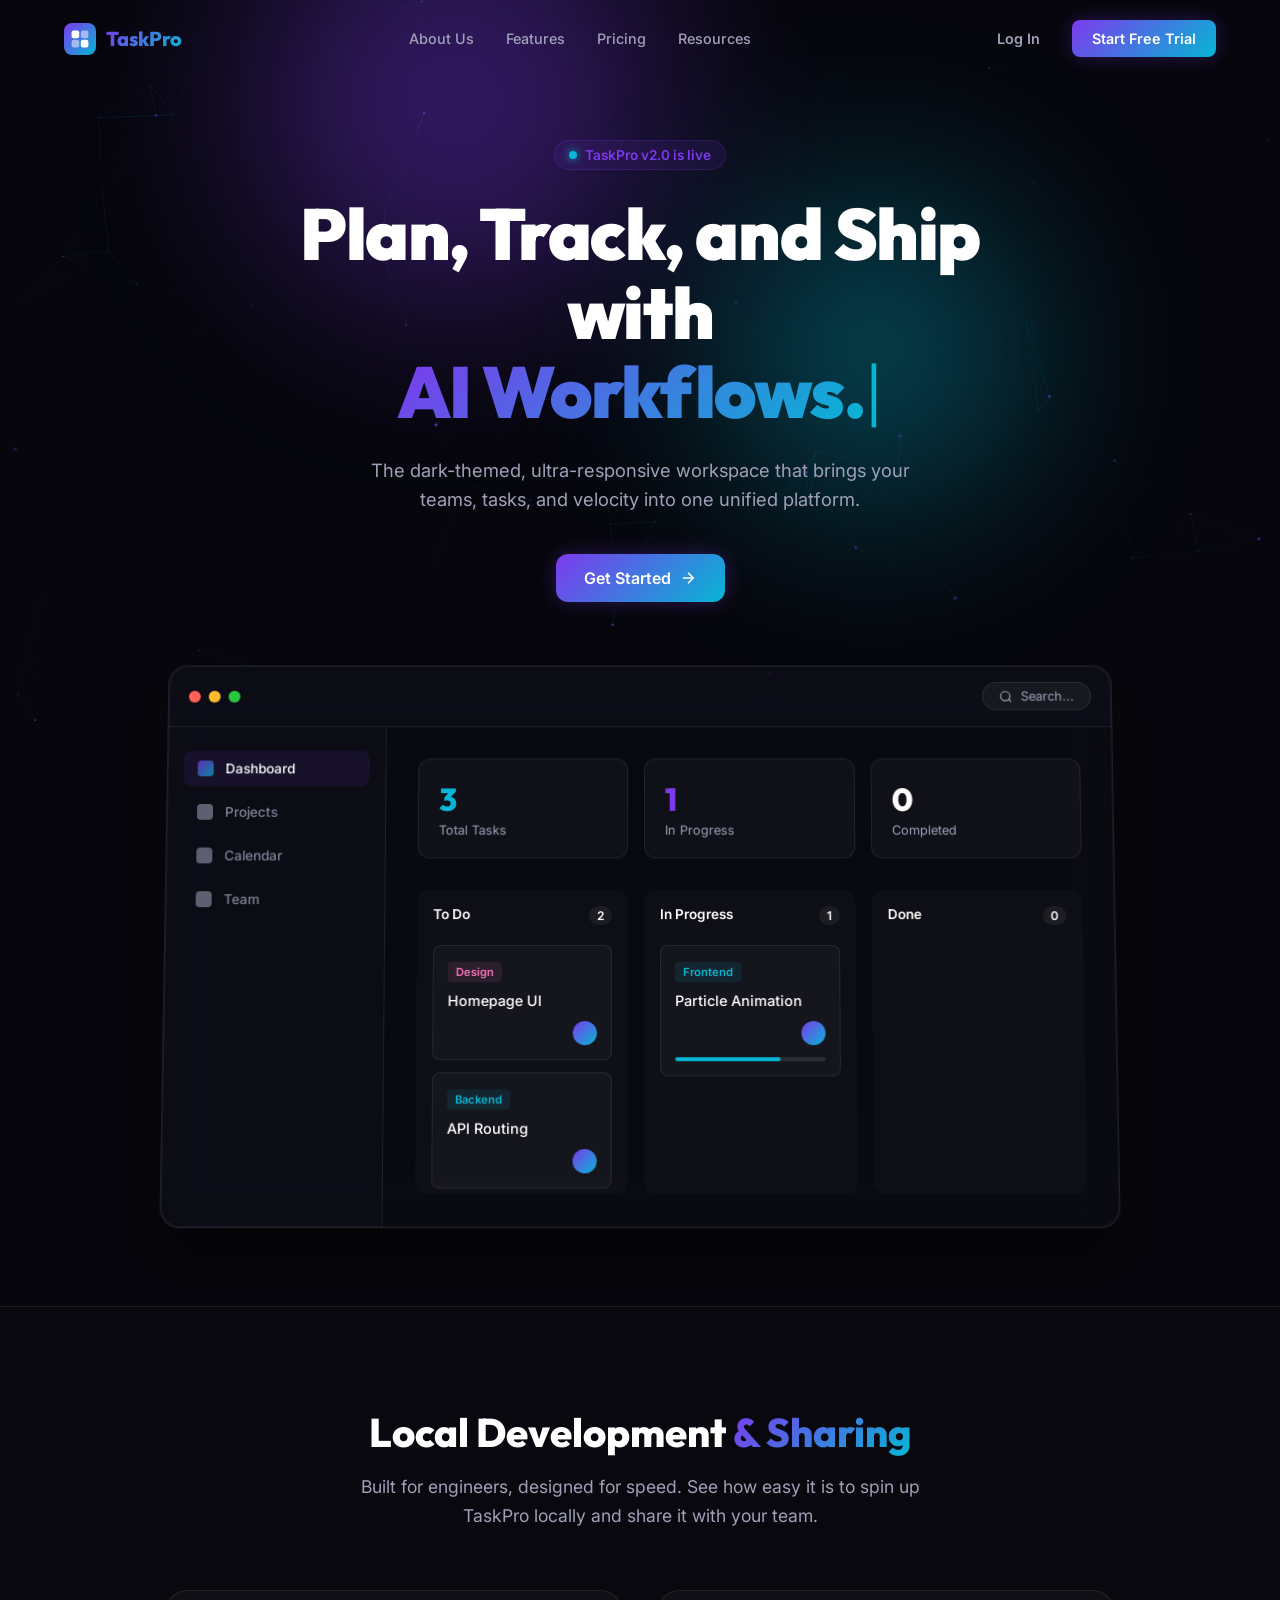
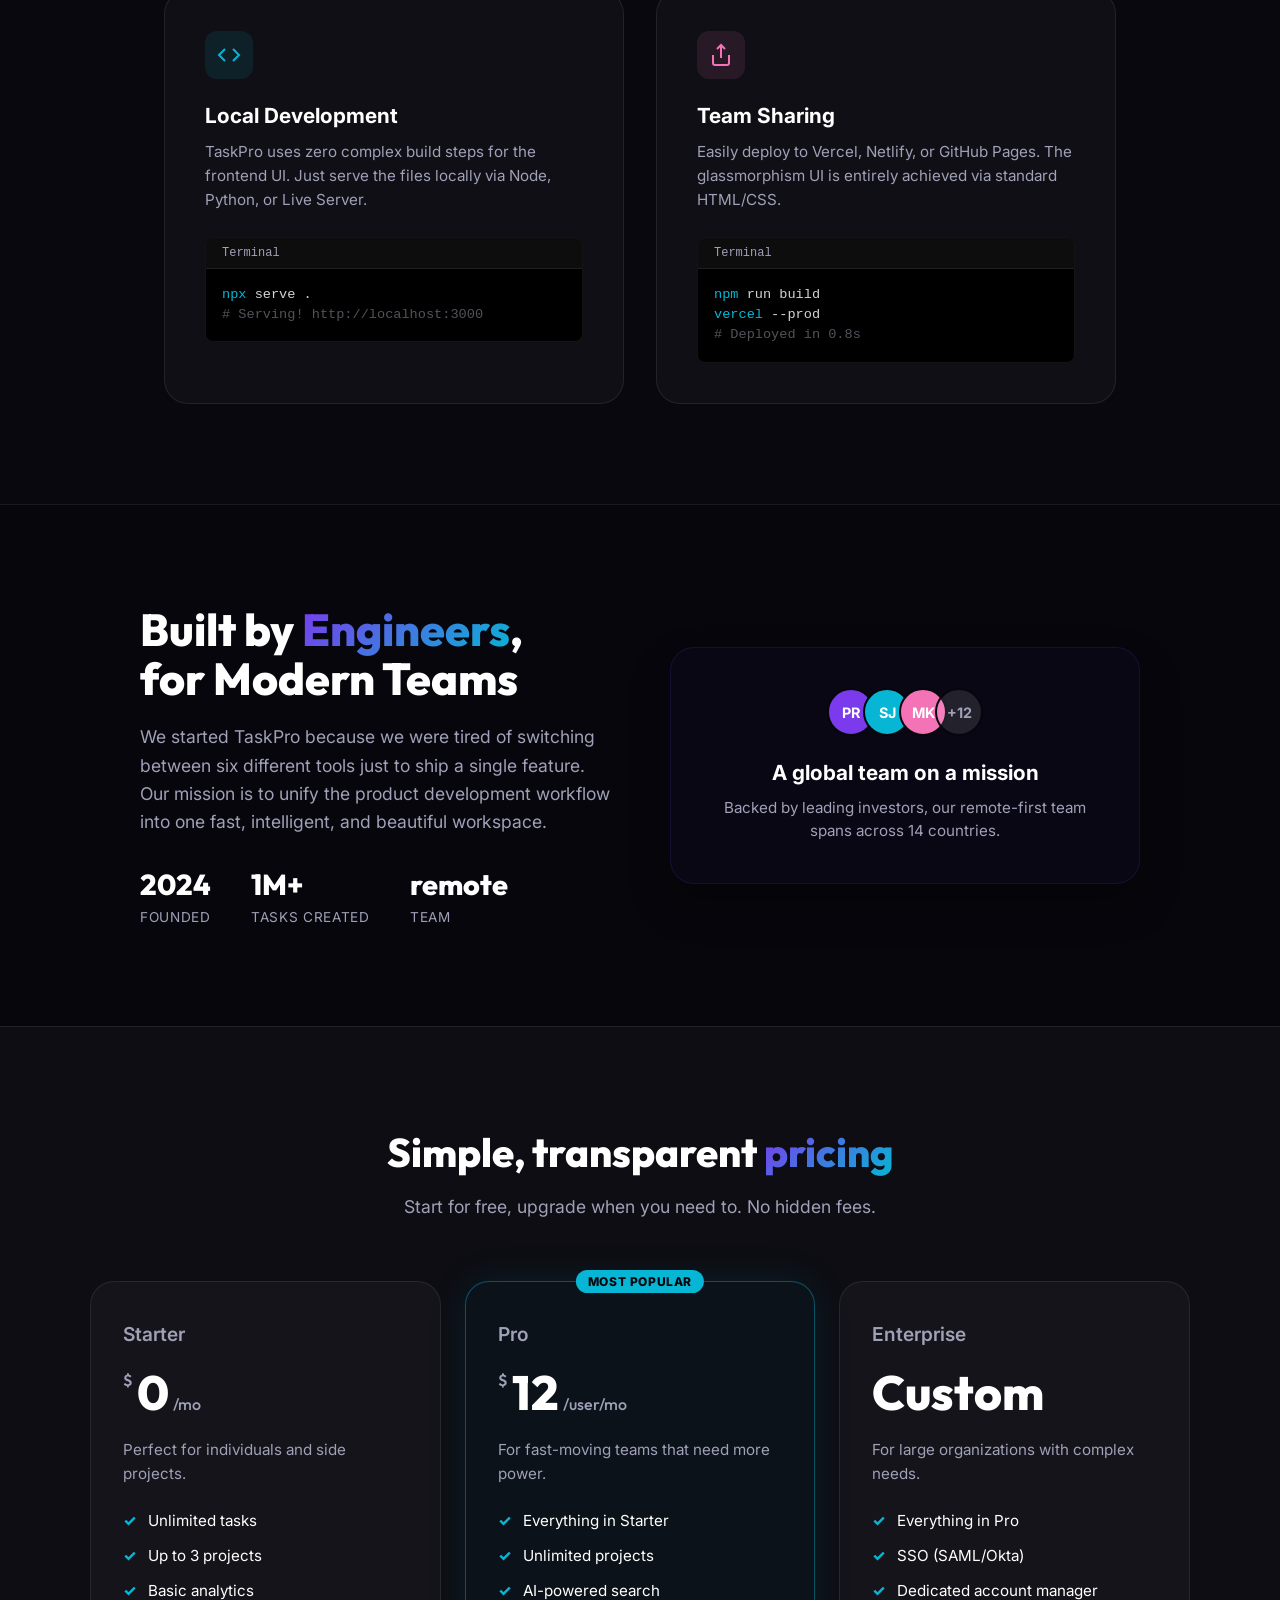
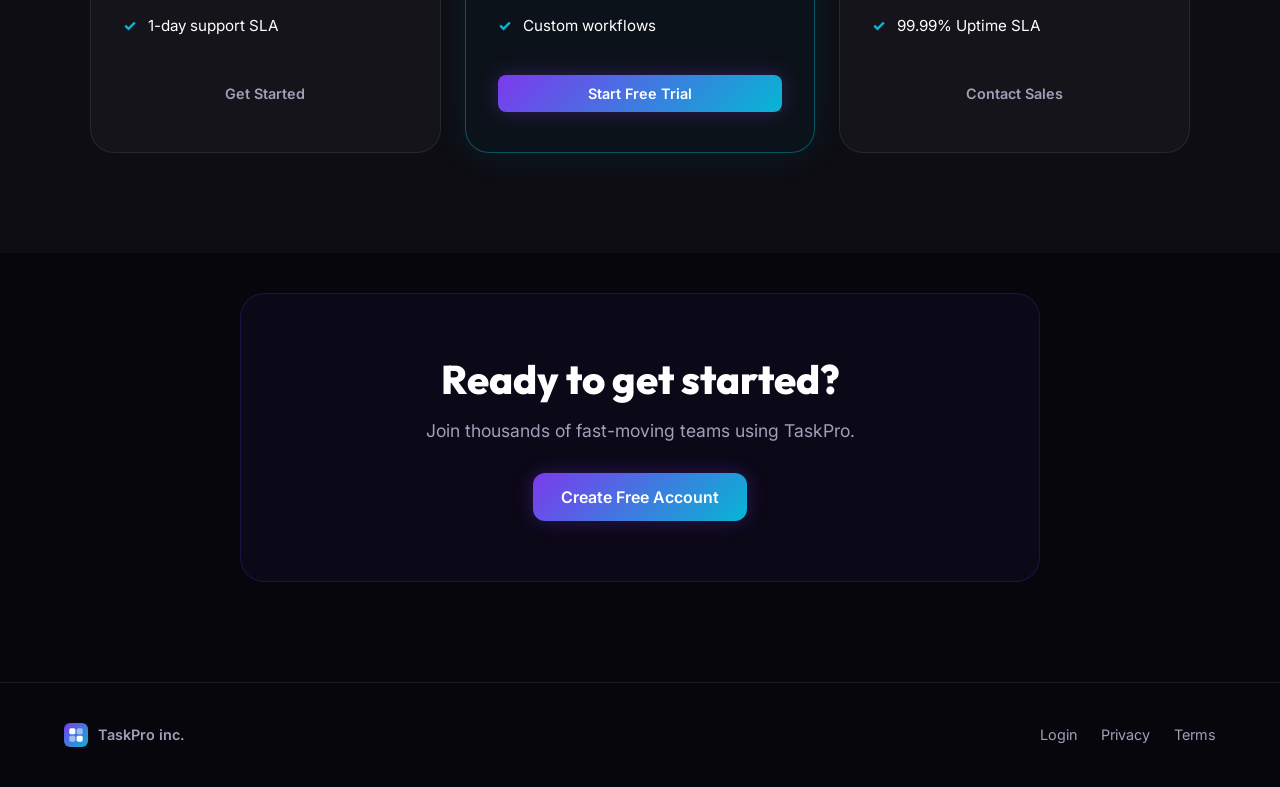
==== index.html @ c8533dfa "first commit" ====
<!DOCTYPE html>
<html lang="en">
<head>
  <meta charset="UTF-8">
  <meta name="viewport" content="width=device-width, initial-scale=1.0">
  <title>TaskPro — AI-Powered Task Management</title>
  <link rel="stylesheet" href="css/style.css">
  <link rel="icon" href="data:image/svg+xml,<svg xmlns='http://www.w3.org/2000/svg' viewBox='0 0 100 100'><rect x='8' y='8' width='38' height='38' rx='10' fill='%237c3aed'/><rect x='54' y='8' width='38' height='38' rx='10' fill='%237c3aed' opacity='0.5'/><rect x='8' y='54' width='38' height='38' rx='10' fill='%237c3aed' opacity='0.5'/><rect x='54' y='54' width='38' height='38' rx='10' fill='%237c3aed'/></svg>">
</head>
<body>

  <!-- ========== PARTICLES BACKGROUND ========== -->
  <canvas id="hero-particles" class="particles-bg"></canvas>

  <!-- ========== NAVBAR ========== -->
  <nav class="navbar" id="navbar">
    <div class="nav-container">
      <a href="#" class="brand">
        <div class="logo-icon">
          <svg viewBox="0 0 100 100" fill="none" width="20" height="20">
            <rect x="8" y="8" width="38" height="38" rx="10" fill="white"/>
            <rect x="54" y="8" width="38" height="38" rx="10" fill="white" opacity="0.5"/>
            <rect x="8" y="54" width="38" height="38" rx="10" fill="white" opacity="0.5"/>
            <rect x="54" y="54" width="38" height="38" rx="10" fill="white"/>
          </svg>
        </div>
        <span class="brand-text">TaskPro</span>
      </a>
      <div class="nav-links">
        <a href="#about" class="nav-link">About Us</a>
        <a href="#features" class="nav-link">Features</a>
        <a href="#pricing" class="nav-link">Pricing</a>
        <a href="#dev" class="nav-link">Resources</a>
      </div>
      <div class="nav-actions">
        <a href="login.html" class="btn btn-ghost">Log In</a>
        <a href="login.html" class="btn btn-primary">Start Free Trial</a>
      </div>
    </div>
  </nav>

  <!-- ========== HERO SECTION ========== -->
  <section class="hero">
    <div class="hero-glow hero-glow-1"></div>
    <div class="hero-glow hero-glow-2"></div>
    
    <div class="hero-content reveal">
      <div class="badge">
        <span class="badge-dot"></span>
        TaskPro v2.0 is live
      </div>
      
      <h1>
        Plan, Track, and Ship with<br>
        <span class="gradient-text type-effect" id="typewriter"></span><span class="cursor">|</span>
      </h1>
      
      <p class="hero-p">
        The dark-themed, ultra-responsive workspace that brings your teams, tasks, and velocity into one unified platform.
      </p>
      
      <div class="hero-cta">
        <a href="login.html" class="btn btn-primary btn-lg shine-effect">
          Get Started
          <svg width="18" height="18" viewBox="0 0 24 24" fill="none" stroke="currentColor" stroke-width="2"><path d="M5 12h14"/><path d="m12 5 7 7-7 7"/></svg>
        </a>
      </div>
    </div>

    <!-- CSS-BASED DASHBOARD MOCKUP -->
    <div class="mockup-wrapper reveal fade-up-delay" id="features">
      <div class="dashboard-mockup glass-panel">
        <div class="mockup-header">
          <div class="mac-controls"><span></span><span></span><span></span></div>
          <div class="mockup-search"><svg width="14" height="14" viewBox="0 0 24 24" fill="none" stroke="currentColor" stroke-width="2"><circle cx="11" cy="11" r="8"/><line x1="21" y1="21" x2="16.65" y2="16.65"/></svg> Search...</div>
        </div>
        
        <div class="mockup-body">
          <div class="mockup-sidebar">
            <div class="sidebar-item active"><div class="s-icon"></div> Dashboard</div>
            <div class="sidebar-item"><div class="s-icon"></div> Projects</div>
            <div class="sidebar-item"><div class="s-icon"></div> Calendar</div>
            <div class="sidebar-item"><div class="s-icon"></div> Team</div>
          </div>
          
          <div class="mockup-content">
            <div class="mockup-stats">
              <div class="m-stat"><div class="m-stat-val">3</div><div class="m-stat-label">Total Tasks</div></div>
              <div class="m-stat"><div class="m-stat-val">1</div><div class="m-stat-label">In Progress</div></div>
              <div class="m-stat"><div class="m-stat-val">0</div><div class="m-stat-label">Completed</div></div>
            </div>
            
            <div class="mockup-kanban">
              <div class="m-col">
                <div class="m-col-header">To Do <span class="m-count">2</span></div>
                <div class="m-card">
                  <div class="m-card-tag t-design">Design</div>
                  <div class="m-card-title">Homepage UI</div>
                  <div class="m-card-footer"><div class="m-avatar"></div></div>
                </div>
                <div class="m-card">
                  <div class="m-card-tag t-dev">Backend</div>
                  <div class="m-card-title">API Routing</div>
                  <div class="m-card-footer"><div class="m-avatar"></div></div>
                </div>
              </div>
              
              <div class="m-col">
                <div class="m-col-header">In Progress <span class="m-count">1</span></div>
                <div class="m-card">
                  <div class="m-card-tag t-dev">Frontend</div>
                  <div class="m-card-title">Particle Animation</div>
                  <div class="m-card-footer"><div class="m-avatar"></div></div>
                  <div class="m-progress"><div class="m-bar" style="width: 70%"></div></div>
                </div>
              </div>
              
              <div class="m-col">
                <div class="m-col-header">Done <span class="m-count">0</span></div>
              </div>
            </div>
          </div>
        </div>
      </div>
    </div>
  </section>

  <!-- ========== DEV INSTRUCTIONS SECTION ========== -->
  <section class="dev-section" id="dev">
    <div class="container">
      <div class="section-heading reveal">
        <h2>Local Development <span class="gradient-text">& Sharing</span></h2>
        <p>Built for engineers, designed for speed. See how easy it is to spin up TaskPro locally and share it with your team.</p>
      </div>
      
      <div class="dev-grid">
        <div class="glass-card reveal">
          <div class="card-icon cyan">
            <svg width="24" height="24" viewBox="0 0 24 24" fill="none" stroke="currentColor" stroke-width="2"><polyline points="16 18 22 12 16 6"/><polyline points="8 6 2 12 8 18"/></svg>
          </div>
          <h3>Local Development</h3>
          <p>TaskPro uses zero complex build steps for the frontend UI. Just serve the files locally via Node, Python, or Live Server.</p>
          <div class="code-block">
            <div class="code-header">Terminal</div>
            <code><span class="cmd">npx</span> serve .<br><span class="comment"># Serving! http://localhost:3000</span></code>
          </div>
        </div>
        
        <div class="glass-card reveal fade-delay">
          <div class="card-icon pink">
            <svg width="24" height="24" viewBox="0 0 24 24" fill="none" stroke="currentColor" stroke-width="2"><path d="M4 12v8a2 2 0 0 0 2 2h12a2 2 0 0 0 2-2v-8"/><polyline points="16 6 12 2 8 6"/><line x1="12" y1="2" x2="12" y2="15"/></svg>
          </div>
          <h3>Team Sharing</h3>
          <p>Easily deploy to Vercel, Netlify, or GitHub Pages. The glassmorphism UI is entirely achieved via standard HTML/CSS.</p>
          <div class="code-block">
            <div class="code-header">Terminal</div>
            <code><span class="cmd">npm</span> run build<br><span class="cmd">vercel</span> --prod<br><span class="comment"># Deployed in 0.8s</span></code>
          </div>
        </div>
      </div>
    </div>
  </section>

  <!-- ========== ABOUT US SECTION ========== -->
  <section class="about-section" id="about">
    <div class="container">
      <div class="about-grid">
        <div class="about-content reveal">
          <h2>Built by <span class="gradient-text">Engineers</span>,<br>for Modern Teams</h2>
          <p>We started TaskPro because we were tired of switching between six different tools just to ship a single feature. Our mission is to unify the product development workflow into one fast, intelligent, and beautiful workspace.</p>
          <div class="about-stats">
            <div class="a-stat"><strong>2024</strong><span>Founded</span></div>
            <div class="a-stat"><strong>1M+</strong><span>Tasks Created</span></div>
            <div class="a-stat"><strong>remote</strong><span>Team</span></div>
          </div>
        </div>
        <div class="about-image reveal fade-delay">
          <div class="glass-panel team-panel">
            <div class="team-avatars">
              <div class="t-avt bg-purple">PR</div>
              <div class="t-avt bg-cyan">SJ</div>
              <div class="t-avt bg-pink">MK</div>
              <div class="t-avt bg-dark">+12</div>
            </div>
            <h3>A global team on a mission</h3>
            <p>Backed by leading investors, our remote-first team spans across 14 countries.</p>
          </div>
        </div>
      </div>
    </div>
  </section>

  <!-- ========== PRICING SECTION ========== -->
  <section class="pricing-section" id="pricing">
    <div class="container">
      <div class="section-heading reveal">
        <h2>Simple, transparent <span class="gradient-text">pricing</span></h2>
        <p>Start for free, upgrade when you need to. No hidden fees.</p>
      </div>
      
      <div class="pricing-grid">
        <div class="price-card glass-card reveal">
          <h3>Starter</h3>
          <div class="price"><span>$</span>0<span class="period">/mo</span></div>
          <p class="p-desc">Perfect for individuals and side projects.</p>
          <ul class="p-features">
            <li>Unlimited tasks</li>
            <li>Up to 3 projects</li>
            <li>Basic analytics</li>
            <li>1-day support SLA</li>
          </ul>
          <a href="#" class="btn btn-ghost btn-block">Get Started</a>
        </div>
        
        <div class="price-card glass-card popular reveal fade-delay">
          <div class="popular-badge">Most Popular</div>
          <h3>Pro</h3>
          <div class="price"><span>$</span>12<span class="period">/user/mo</span></div>
          <p class="p-desc">For fast-moving teams that need more power.</p>
          <ul class="p-features">
            <li>Everything in Starter</li>
            <li>Unlimited projects</li>
            <li>AI-powered search</li>
            <li>Custom workflows</li>
          </ul>
          <a href="#" class="btn btn-primary btn-block">Start Free Trial</a>
        </div>
        
        <div class="price-card glass-card reveal fade-up-delay">
          <h3>Enterprise</h3>
          <div class="price">Custom</div>
          <p class="p-desc">For large organizations with complex needs.</p>
          <ul class="p-features">
            <li>Everything in Pro</li>
            <li>SSO (SAML/Okta)</li>
            <li>Dedicated account manager</li>
            <li>99.99% Uptime SLA</li>
          </ul>
          <a href="#" class="btn btn-ghost btn-block">Contact Sales</a>
        </div>
      </div>
    </div>
  </section>

  <!-- ========== CTA SECTION ========== -->
  <section class="cta-section reveal">
    <div class="cta-box glass-panel">
      <h2>Ready to get started?</h2>
      <p>Join thousands of fast-moving teams using TaskPro.</p>
      <a href="login.html" class="btn btn-primary btn-lg">Create Free Account</a>
    </div>
  </section>

  <!-- ========== FOOTER ========== -->
  <footer>
    <div class="container footer-content">
      <div class="footer-brand">
        <div class="logo-icon sm">
          <svg viewBox="0 0 100 100" fill="none" width="16" height="16">
            <rect x="8" y="8" width="38" height="38" rx="10" fill="white"/>
            <rect x="54" y="8" width="38" height="38" rx="10" fill="white" opacity="0.5"/>
            <rect x="8" y="54" width="38" height="38" rx="10" fill="white" opacity="0.5"/>
            <rect x="54" y="54" width="38" height="38" rx="10" fill="white"/>
          </svg>
        </div>
        <span>TaskPro inc.</span>
      </div>
      <div class="footer-links">
        <a href="login.html">Login</a>
        <a href="#">Privacy</a>
        <a href="#">Terms</a>
      </div>
    </div>
  </footer>

  <script src="js/main.js"></script>
</body>
</html>
---- css/style.css ----
@import url('https://fonts.googleapis.com/css2?family=Inter:wght@300;400;500;600;700;800&family=Outfit:wght@600;700;800;900&display=swap');

:root {
  --bg: #06060c;
  --bg-glass: rgba(255, 255, 255, 0.03);
  --bg-hover: rgba(255, 255, 255, 0.06);
  --text: #ffffff;
  --text-muted: #a0a0b8;
  --purple: #7c3aed;
  --cyan: #06b6d4;
  --pink: #f472b6;
  --border: rgba(255, 255, 255, 0.08);
  --gradient: linear-gradient(135deg, #7c3aed 0%, #06b6d4 100%);
  --radius: 16px;
  --radius-sm: 8px;
  --font-inter: 'Inter', sans-serif;
  --font-outfit: 'Outfit', sans-serif;
}

* { margin: 0; padding: 0; box-sizing: border-box; }
html { scroll-behavior: smooth; }
body {
  font-family: var(--font-inter);
  background: var(--bg);
  color: var(--text);
  overflow-x: hidden;
  -webkit-font-smoothing: antialiased;
}

/* Typography & Utils */
a { text-decoration: none; color: inherit; }
.container { max-width: 1200px; margin: 0 auto; padding: 0 24px; }
.gradient-text { background: var(--gradient); -webkit-background-clip: text; -webkit-text-fill-color: transparent; }

.btn {
  display: inline-flex; align-items: center; justify-content: center; gap: 8px;
  padding: 10px 20px; border-radius: 8px; font-weight: 600; font-size: 0.9rem;
  transition: all 0.3s ease; border: none; cursor: pointer; text-decoration: none;
}
.btn-primary { background: var(--gradient); color: white; box-shadow: 0 0 20px rgba(124,58,237,0.3); }
.btn-primary:hover { transform: translateY(-2px); box-shadow: 0 0 30px rgba(124,58,237,0.5); }
.btn-ghost { background: transparent; color: var(--text-muted); }
.btn-ghost:hover { color: white; background: var(--bg-hover); }
.btn-lg { padding: 14px 28px; font-size: 1rem; border-radius: 12px; }

/* Particles Canvas */
.particles-bg {
  position: fixed; top: 0; left: 0; width: 100%; height: 100vh;
  z-index: -1; pointer-events: none;
}

/* Navbar */
.navbar {
  position: fixed; top: 0; left: 0; width: 100%; z-index: 100;
  padding: 20px 0; transition: all 0.4s ease;
}
.navbar.scrolled {
  padding: 12px 0; background: rgba(6,6,12,0.8);
  backdrop-filter: blur(12px); border-bottom: 1px solid var(--border);
}
.nav-container {
  max-width: 1200px; margin: 0 auto; padding: 0 24px;
  display: flex; justify-content: space-between; align-items: center;
}
.brand { display: flex; align-items: center; gap: 10px; }
.logo-icon {
  width: 32px; height: 32px; background: var(--gradient);
  border-radius: 8px; display: flex; align-items: center; justify-content: center;
}
.logo-icon.sm { width: 24px; height: 24px; border-radius: 6px; }
.brand-text { font-family: var(--font-outfit); font-size: 1.25rem; font-weight: 800; background: var(--gradient); -webkit-background-clip: text; -webkit-text-fill-color: transparent; }
.nav-links { display: flex; gap: 32px; }
.nav-link { font-size: 0.9rem; color: var(--text-muted); font-weight: 500; transition: color 0.3s; }
.nav-link:hover { color: white; }
.nav-actions { display: flex; gap: 12px; }

/* Hero */
.hero {
  min-height: 100vh; display: flex; flex-direction: column; align-items: center;
  padding-top: 140px; position: relative;
}
.hero-glow {
  position: absolute; border-radius: 50%; filter: blur(100px); opacity: 0.4; z-index: -1;
}
.hero-glow-1 { width: 400px; height: 400px; background: var(--purple); top: -100px; left: 20%; }
.hero-glow-2 { width: 300px; height: 300px; background: var(--cyan); top: 200px; right: 20%; }

.hero-content { text-align: center; max-width: 800px; padding: 0 24px; margin-bottom: 60px; }
.badge {
  display: inline-flex; align-items: center; gap: 8px;
  background: rgba(124,58,237,0.1); border: 1px solid rgba(124,58,237,0.2);
  padding: 6px 14px; border-radius: 30px; font-size: 0.85rem; color: var(--purple);
  margin-bottom: 24px; font-weight: 600;
}
.badge-dot { width: 8px; height: 8px; background: var(--cyan); border-radius: 50%; box-shadow: 0 0 10px var(--cyan); }
.hero h1 {
  font-family: var(--font-outfit); font-size: clamp(2.5rem, 6vw, 4.5rem);
  font-weight: 900; line-height: 1.1; margin-bottom: 24px; letter-spacing: -0.02em;
}
.type-effect { min-width: 20px; display: inline-block; }
.cursor { color: var(--cyan); font-weight: 300; animation: blink 1s step-end infinite; }
@keyframes blink { 50% { opacity: 0; } }

.hero-p { font-size: 1.15rem; color: var(--text-muted); line-height: 1.6; max-width: 600px; margin: 0 auto 40px; }
.shine-effect { position: relative; overflow: hidden; }
.shine-effect::after {
  content: ""; position: absolute; top: 0; left: -100%; width: 50%; height: 100%;
  background: linear-gradient(90deg, transparent, rgba(255,255,255,0.2), transparent);
  transform: skewX(-20deg); animation: shine 3s infinite;
}
@keyframes shine { 100% { left: 200%; } }

/* Dashboard Mockup - Glassmorphism Central Element */
.mockup-wrapper { width: 100%; max-width: 1000px; padding: 0 24px 80px; margin: 0 auto; perspective: 1000px; }
.dashboard-mockup {
  background: rgba(16, 16, 28, 0.6); backdrop-filter: blur(20px); -webkit-backdrop-filter: blur(20px);
  border: 1px solid var(--border); border-radius: 20px; overflow: hidden;
  box-shadow: 0 30px 60px rgba(0,0,0,0.5), 0 0 0 1px rgba(255,255,255,0.05) inset;
  transform: rotateX(2deg); transition: transform 0.5s ease;
}
.dashboard-mockup:hover { transform: rotateX(0deg) translateY(-5px); box-shadow: 0 40px 80px rgba(0,0,0,0.6), 0 0 0 1px rgba(255,255,255,0.1) inset, 0 0 40px rgba(124,58,237,0.2); }
.mockup-header {
  padding: 16px 20px; border-bottom: 1px solid var(--border); display: flex; align-items: center; justify-content: space-between;
}
.mac-controls { display: flex; gap: 8px; }
.mac-controls span { width: 12px; height: 12px; border-radius: 50%; background: #4b4b5e; }
.mac-controls span:nth-child(1) { background: #ff5f56; }
.mac-controls span:nth-child(2) { background: #ffbd2e; }
.mac-controls span:nth-child(3) { background: #27c93f; }
.mockup-search {
  background: rgba(255,255,255,0.05); padding: 6px 16px; border-radius: 20px;
  font-size: 0.8rem; color: var(--text-muted); display: flex; align-items: center; gap: 8px; border: 1px solid var(--border);
}

.mockup-body { display: flex; height: 500px; }
.mockup-sidebar {
  width: 220px; border-right: 1px solid var(--border); padding: 24px 16px; display: flex; flex-direction: column; gap: 8px;
}
.sidebar-item {
  padding: 10px 14px; border-radius: 8px; font-size: 0.85rem; color: var(--text-muted); font-weight: 500;
  display: flex; align-items: center; gap: 12px; opacity: 0.8;
}
.sidebar-item.active { background: rgba(124,58,237,0.1); color: white; opacity: 1; }
.s-icon { width: 16px; height: 16px; background: currentColor; border-radius: 4px; opacity: 0.7; }
.sidebar-item.active .s-icon { background: var(--gradient); }

.mockup-content { flex: 1; padding: 32px; background: rgba(0,0,0,0.2); display: flex; flex-direction: column; gap: 32px; }
.mockup-stats { display: flex; gap: 16px; }
.m-stat { flex: 1; background: var(--bg-glass); border: 1px solid var(--border); border-radius: 12px; padding: 20px; }
.m-stat-val { font-family: var(--font-outfit); font-size: 2rem; font-weight: 800; margin-bottom: 4px; }
.m-stat:nth-child(1) .m-stat-val { color: var(--cyan); }
.m-stat:nth-child(2) .m-stat-val { color: var(--purple); }
.m-stat-label { font-size: 0.8rem; color: var(--text-muted); }

.mockup-kanban { display: flex; gap: 16px; flex: 1; min-height: 0; }
.m-col { flex: 1; background: rgba(255,255,255,0.02); border-radius: 12px; padding: 16px; display: flex; flex-direction: column; gap: 12px; }
.m-col-header { font-size: 0.85rem; font-weight: 600; display: flex; justify-content: space-between; margin-bottom: 8px; }
.m-count { background: var(--bg-hover); padding: 2px 8px; border-radius: 10px; font-size: 0.75rem; }
.m-card { background: var(--bg-glass); border: 1px solid var(--border); border-radius: 8px; padding: 14px; }
.m-card-tag { font-size: 0.7rem; font-weight: 600; padding: 3px 8px; border-radius: 4px; display: inline-block; margin-bottom: 10px; }
.t-design { background: rgba(244,114,182,0.1); color: var(--pink); }
.t-dev { background: rgba(6,182,212,0.1); color: var(--cyan); }
.m-card-title { font-size: 0.9rem; font-weight: 500; margin-bottom: 12px; }
.m-card-footer { display: flex; justify-content: flex-end; }
.m-avatar { width: 24px; height: 24px; border-radius: 50%; background: var(--gradient); }
.m-progress { height: 4px; background: rgba(255,255,255,0.1); border-radius: 2px; margin-top: 12px; overflow: hidden; }
.m-bar { height: 100%; background: var(--cyan); border-radius: 2px; }

/* Features / Dev Instructions */
.dev-section { padding: 100px 0; border-top: 1px solid var(--border); background: rgba(255,255,255,0.01); }
.section-heading { text-align: center; max-width: 600px; margin: 0 auto 60px; }
.section-heading h2 { font-family: var(--font-outfit); font-size: 2.5rem; font-weight: 800; margin-bottom: 16px; }
.section-heading p { color: var(--text-muted); font-size: 1.1rem; line-height: 1.6; }
.dev-grid { display: grid; grid-template-columns: repeat(auto-fit, minmax(400px, 1fr)); gap: 32px; max-width: 1000px; margin: 0 auto; padding: 0 24px; }
.glass-card {
  background: var(--bg-glass); border: 1px solid var(--border); border-radius: 24px;
  padding: 40px; transition: all 0.3s ease;
}
.glass-card:hover { transform: translateY(-5px); background: var(--bg-hover); border-color: rgba(124,58,237,0.3); }
.card-icon { width: 48px; height: 48px; border-radius: 12px; display: flex; align-items: center; justify-content: center; margin-bottom: 24px; }
.card-icon.cyan { background: rgba(6,182,212,0.1); color: var(--cyan); }
.card-icon.pink { background: rgba(244,114,182,0.1); color: var(--pink); }
.glass-card h3 { font-size: 1.3rem; margin-bottom: 12px; }
.glass-card p { color: var(--text-muted); font-size: 0.95rem; line-height: 1.6; margin-bottom: 24px; }
.code-block { background: #000; border: 1px solid var(--border); border-radius: 8px; overflow: hidden; }
.code-header { background: rgba(255,255,255,0.05); padding: 8px 16px; font-size: 0.75rem; color: var(--text-muted); font-family: monospace; border-bottom: 1px solid var(--border); }
.code-block code { display: block; padding: 16px; font-family: monospace; font-size: 0.85rem; line-height: 1.5; color: #d4d4d8; }
.cmd { color: var(--cyan); }
.comment { color: #52525b; }

/* About Us */
.about-section { padding: 100px 0; border-top: 1px solid var(--border); }
.about-grid { display: grid; grid-template-columns: 1fr 1fr; gap: 60px; align-items: center; max-width: 1000px; margin: 0 auto; }
.about-content h2 { font-family: var(--font-outfit); font-size: 2.8rem; font-weight: 800; margin-bottom: 20px; line-height: 1.1; }
.about-content p { color: var(--text-muted); font-size: 1.1rem; line-height: 1.6; margin-bottom: 30px; }
.about-stats { display: flex; gap: 40px; }
.a-stat strong { display: block; font-family: var(--font-outfit); font-size: 1.8rem; font-weight: 800; color: white; margin-bottom: 4px; }
.a-stat span { font-size: 0.85rem; color: var(--text-muted); text-transform: uppercase; letter-spacing: 0.05em; }
.team-panel { padding: 40px; border-radius: 24px; text-align: center; background: rgba(124,58,237,0.03); border: 1px solid rgba(124,58,237,0.15); box-shadow: 0 20px 40px rgba(0,0,0,0.3); }
.team-avatars { display: flex; justify-content: center; margin-bottom: 24px; }
.t-avt { width: 48px; height: 48px; border-radius: 50%; border: 2px solid var(--bg); display: flex; align-items: center; justify-content: center; font-weight: 700; font-size: 0.9rem; margin-left: -12px; }
.t-avt:first-child { margin-left: 0; }
.bg-purple { background: var(--purple); color: white; }
.bg-cyan { background: var(--cyan); color: white; }
.bg-pink { background: var(--pink); color: white; }
.bg-dark { background: rgba(255,255,255,0.1); color: var(--text-muted); }
.team-panel h3 { font-size: 1.3rem; margin-bottom: 12px; }
.team-panel p { color: var(--text-muted); font-size: 0.95rem; line-height: 1.5; }

/* Pricing */
.pricing-section { padding: 100px 0; border-top: 1px solid var(--border); background: var(--bg-glass); }
.pricing-grid { display: grid; grid-template-columns: repeat(3, 1fr); gap: 24px; max-width: 1100px; margin: 0 auto; align-items: center; }
.price-card { padding: 40px 32px; position: relative; }
.price-card.popular { border-color: rgba(6,182,212,0.4); transform: scale(1.05); box-shadow: 0 0 40px rgba(6,182,212,0.1); background: rgba(6,182,212,0.03); }
.price-card.popular:hover { transform: scale(1.05) translateY(-5px); }
.popular-badge { position: absolute; top: -12px; left: 50%; transform: translateX(-50%); background: var(--cyan); color: var(--bg); font-weight: 800; font-size: 0.75rem; text-transform: uppercase; padding: 4px 12px; border-radius: 20px; letter-spacing: 0.05em; }
.price-card h3 { font-size: 1.2rem; font-weight: 600; color: var(--text-muted); margin-bottom: 16px; }
.price { font-family: var(--font-outfit); font-size: 3rem; font-weight: 800; margin-bottom: 16px; color: white; display: flex; align-items: flex-start; gap: 4px; }
.price span { font-size: 1rem; font-weight: 600; color: var(--text-muted); margin-top: 8px; }
.price .period { margin-top: auto; margin-bottom: 8px; font-size: 1rem; font-weight: 500;}
.p-desc { color: var(--text-muted); font-size: 0.9rem; margin-bottom: 32px; line-height: 1.5; min-height: 40px; }
.p-features { list-style: none; margin-bottom: 40px; display: flex; flex-direction: column; gap: 16px; }
.p-features li { color: var(--text); font-size: 0.95rem; display: flex; align-items: center; gap: 12px; }
.p-features li::before { content: "✓"; color: var(--cyan); font-weight: 800; }
.btn-block { width: 100%; }

/* CTA Area */
.cta-section { padding: 40px 24px 100px; }
.cta-box {
  max-width: 800px; margin: 0 auto; text-align: center; padding: 60px 40px;
  background: rgba(124,58,237,0.05); border: 1px solid rgba(124,58,237,0.2);
  border-radius: 24px; position: relative; overflow: hidden;
}
.cta-box h2 { font-family: var(--font-outfit); font-size: 2.5rem; font-weight: 800; margin-bottom: 16px; }
.cta-box p { color: var(--text-muted); font-size: 1.1rem; margin-bottom: 32px; }

/* Footer */
footer { border-top: 1px solid var(--border); padding: 40px 0; }
.footer-content { display: flex; justify-content: space-between; align-items: center; }
.footer-brand { display: flex; align-items: center; gap: 10px; font-weight: 600; font-size: 0.9rem; color: var(--text-muted); }
.footer-links { display: flex; gap: 24px; }
.footer-links a { color: var(--text-muted); font-size: 0.9rem; transition: color 0.3s; }
.footer-links a:hover { color: white; }

/* Scroll Animations */
.reveal { opacity: 0; transform: translateY(30px); transition: all 0.8s cubic-bezier(0.2, 0.8, 0.2, 1); }
.reveal.active { opacity: 1; transform: translateY(0); }
.fade-delay { transition-delay: 0.2s; }
.fade-up-delay { transition-delay: 0.4s; }

/* Responsive */
@media (max-width: 800px) {
  .hero h1 { font-size: 2.5rem; }
  .mockup-body { flex-direction: column; height: auto; }
  .mockup-sidebar { width: 100%; border-right: none; border-bottom: 1px solid var(--border); flex-direction: row; overflow-x: auto; }
  .sidebar-item { white-space: nowrap; }
  .mockup-kanban { flex-direction: column; }
  .nav-links { display: none; }
  .dev-grid { grid-template-columns: 1fr; }
  .about-grid { grid-template-columns: 1fr; gap: 40px; }
  .pricing-grid { grid-template-columns: 1fr; max-width: 400px; margin: 0 auto; }
  .price-card.popular { transform: none; }
  .price-card.popular:hover { transform: translateY(-5px); }
  .footer-content { flex-direction: column; gap: 20px; text-align: center; }
}
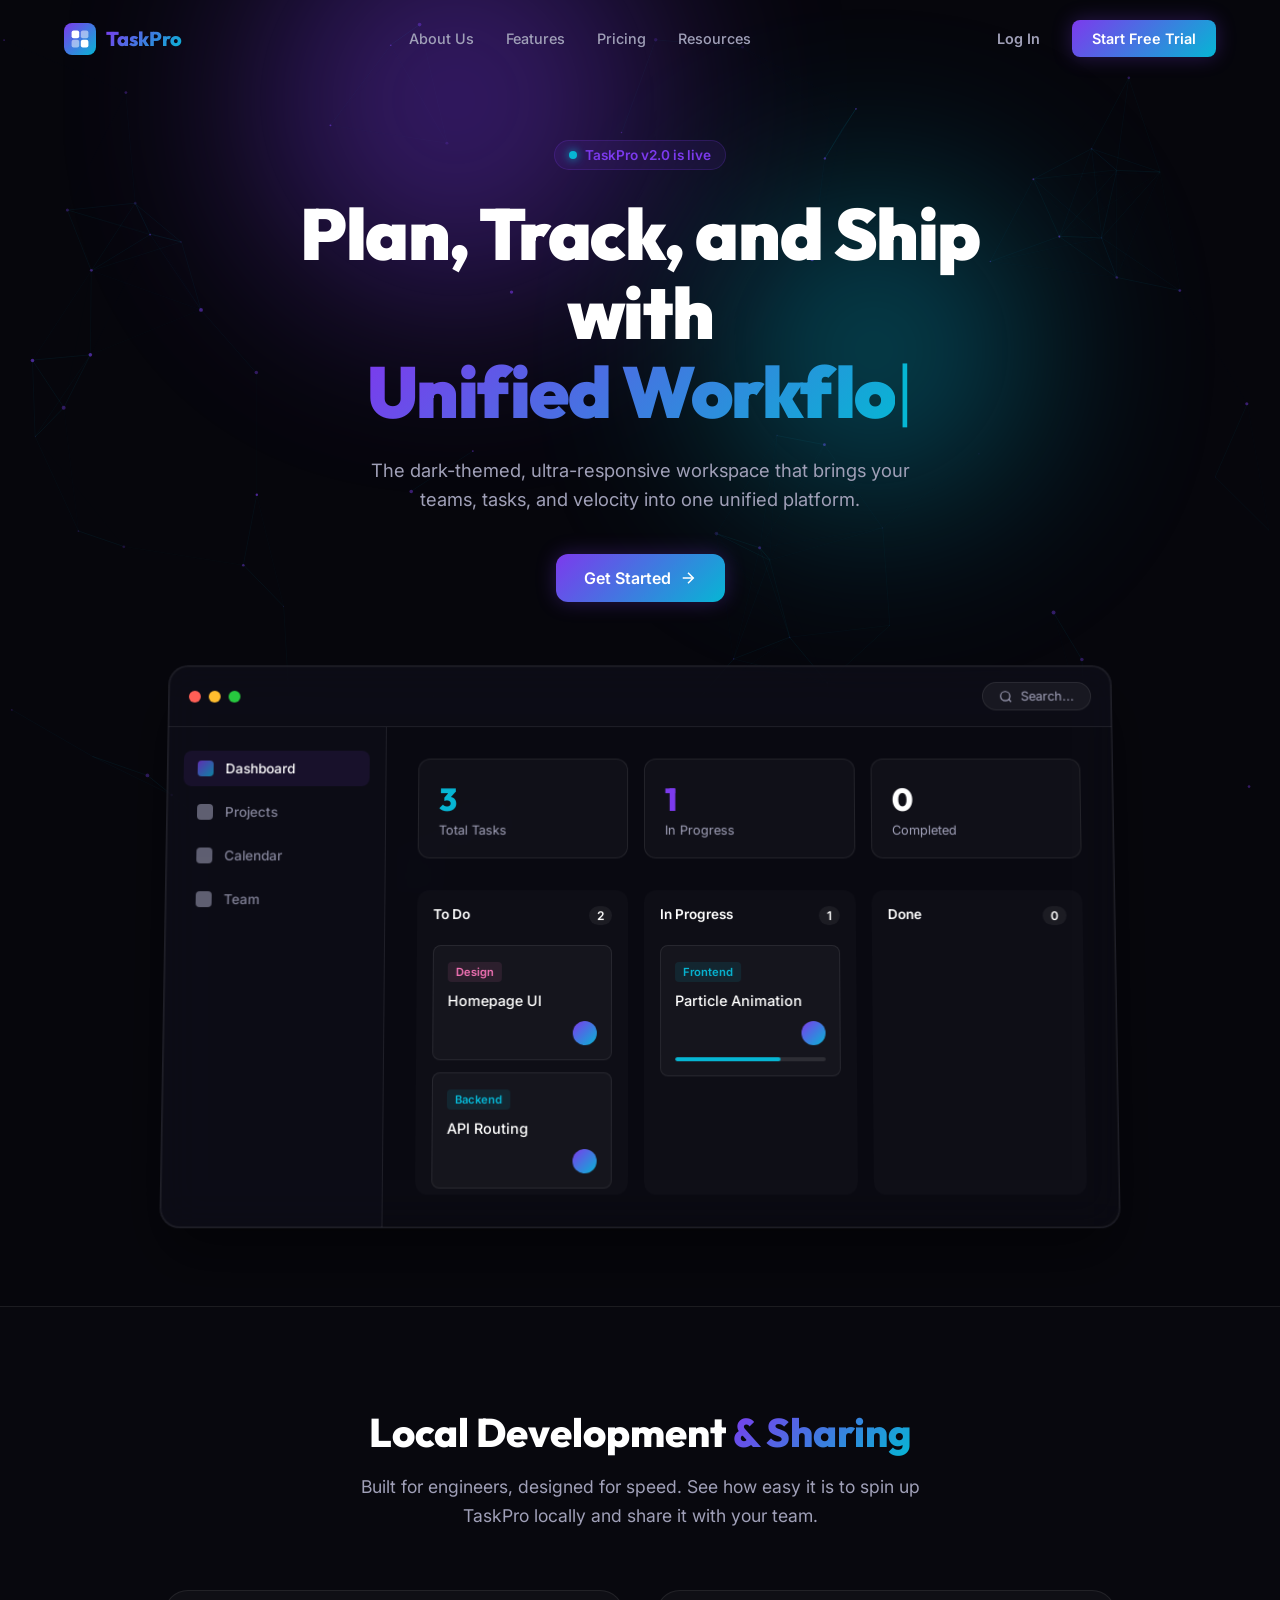
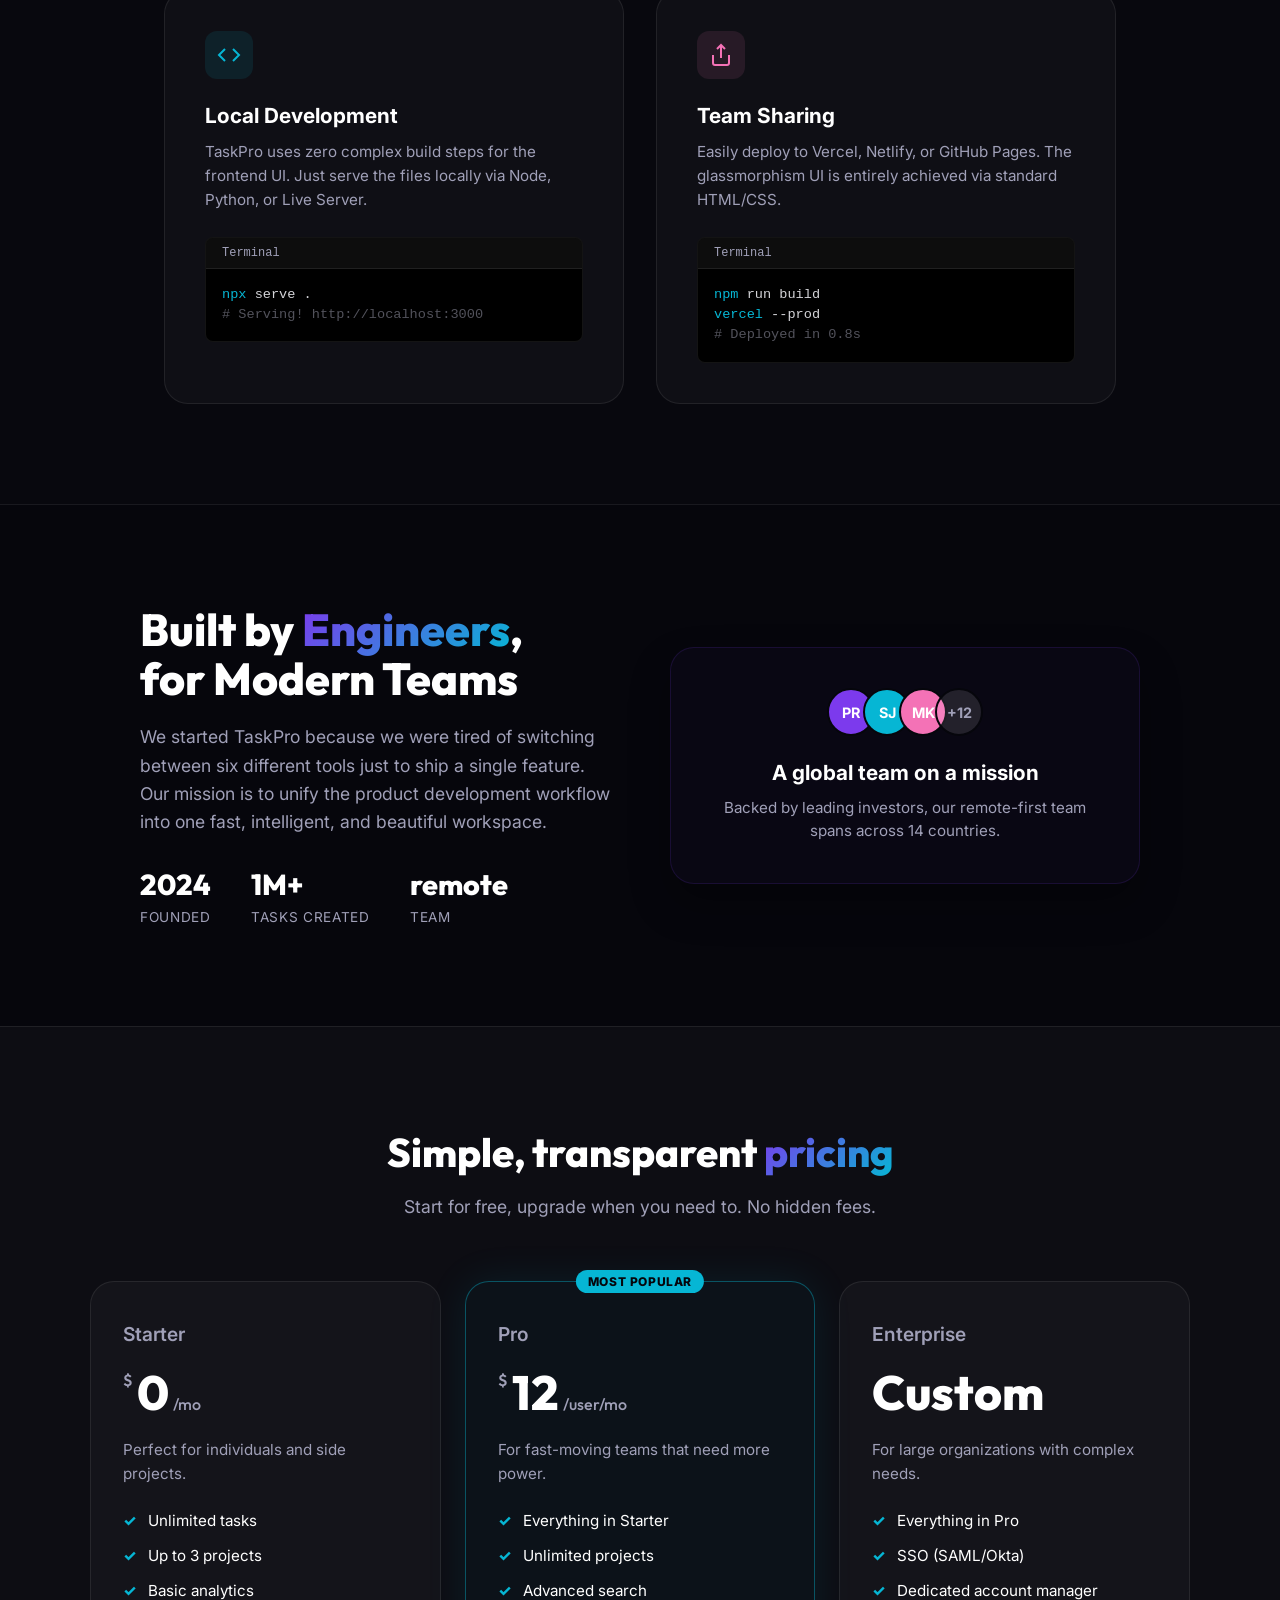
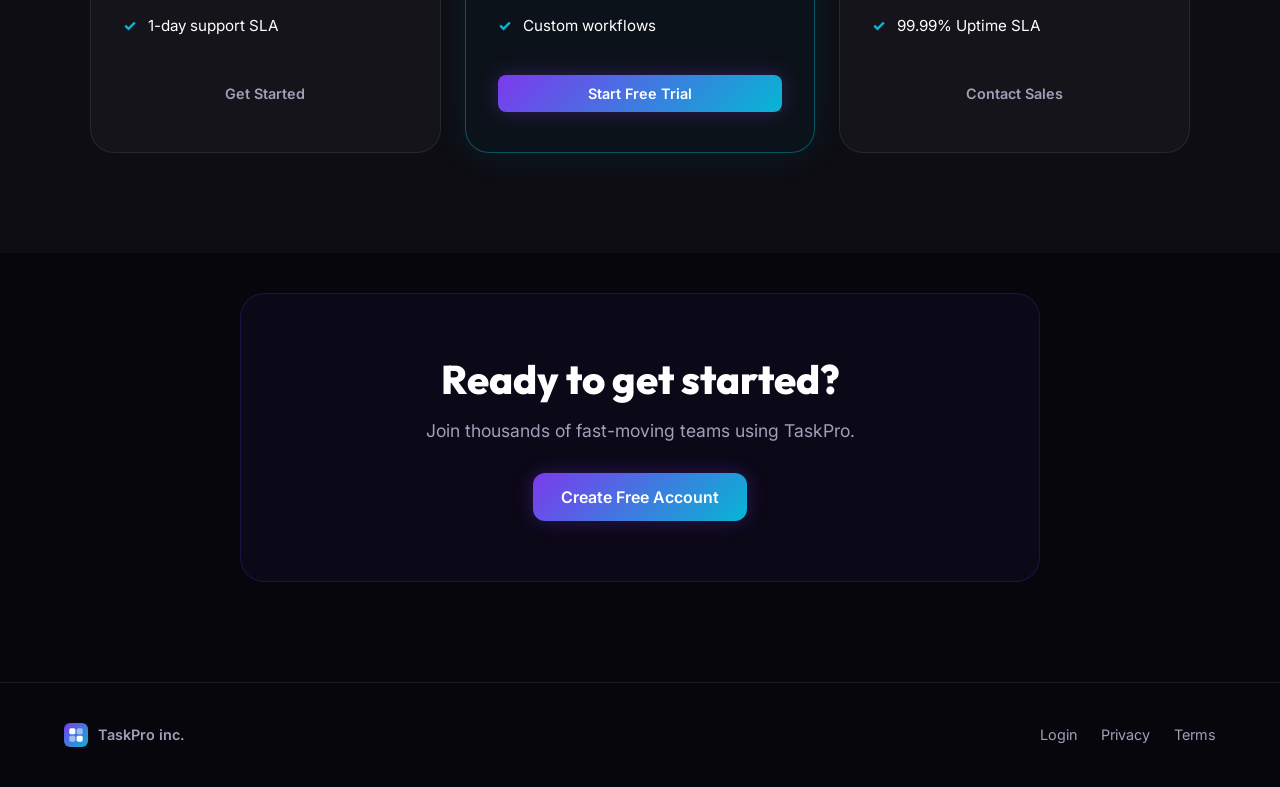
==== commit 57d445ac: "xx" ====
--- a/index.html
+++ b/index.html
@@ -3,7 +3,7 @@
 <head>
   <meta charset="UTF-8">
   <meta name="viewport" content="width=device-width, initial-scale=1.0">
-  <title>TaskPro — AI-Powered Task Management</title>
+  <title>TaskPro — Task Management</title>
   <link rel="stylesheet" href="css/style.css">
   <link rel="icon" href="data:image/svg+xml,<svg xmlns='http://www.w3.org/2000/svg' viewBox='0 0 100 100'><rect x='8' y='8' width='38' height='38' rx='10' fill='%237c3aed'/><rect x='54' y='8' width='38' height='38' rx='10' fill='%237c3aed' opacity='0.5'/><rect x='8' y='54' width='38' height='38' rx='10' fill='%237c3aed' opacity='0.5'/><rect x='54' y='54' width='38' height='38' rx='10' fill='%237c3aed'/></svg>">
 </head>
@@ -220,7 +220,7 @@
           <ul class="p-features">
             <li>Everything in Starter</li>
             <li>Unlimited projects</li>
-            <li>AI-powered search</li>
+            <li>Advanced search</li>
             <li>Custom workflows</li>
           </ul>
           <a href="#" class="btn btn-primary btn-block">Start Free Trial</a>
